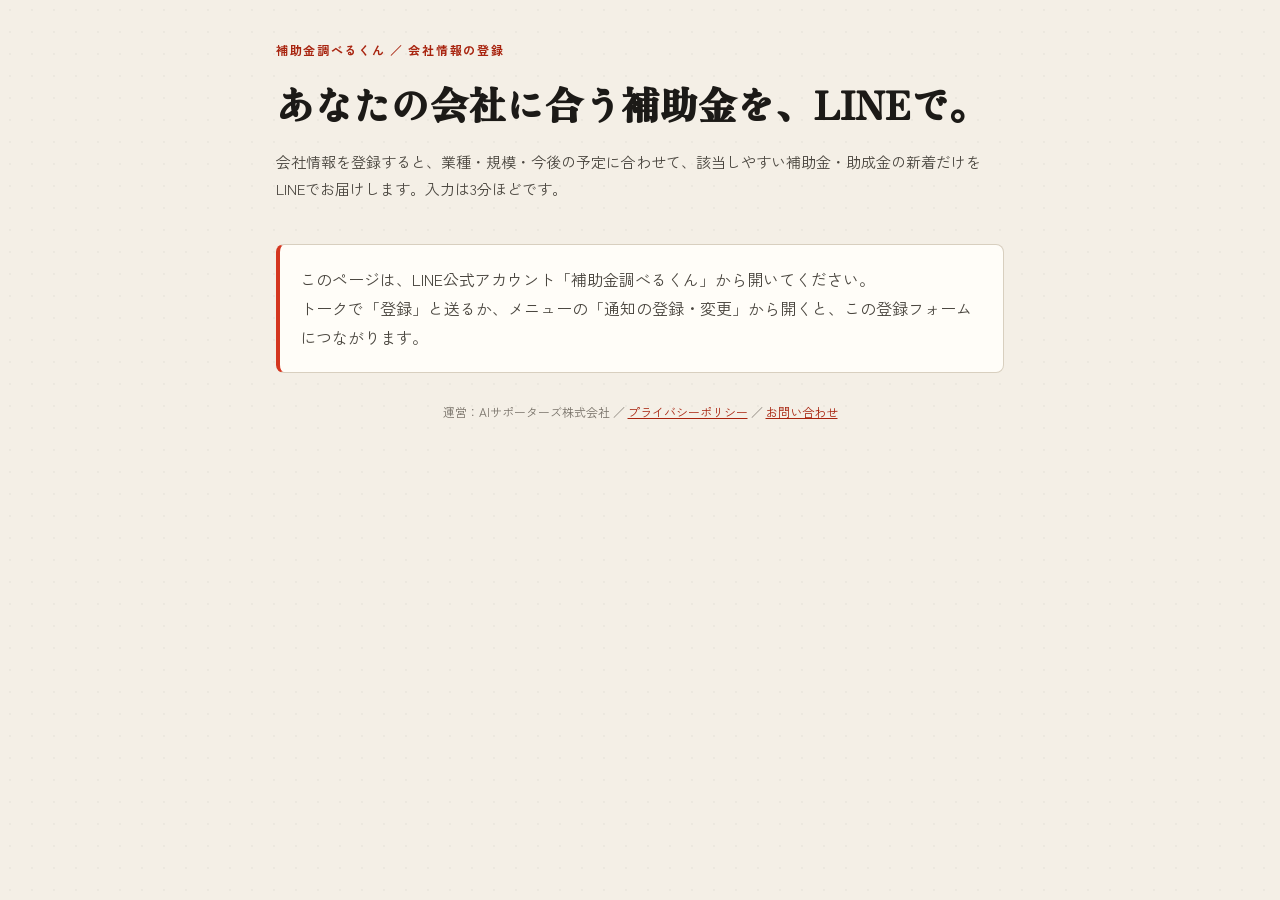
==== register.html @ d1bc0c41 "会社情報登録フォーム(register.html/js)を追加＋補助金データ最新化 - LINE公式アカウントからトークン付きで開く会社情報登録フォームを新設 - docx仕様の7ステップ(会社情報/" ====
<!DOCTYPE html>
<html lang="ja">
<head>
<meta charset="UTF-8">
<meta name="viewport" content="width=device-width, initial-scale=1.0">
<title>会社情報の登録｜補助金調べるくん</title>
<meta name="description" content="会社情報を登録すると、あなたの会社に合う補助金・助成金の新着をLINEでお届けします（運営：AIサポーターズ株式会社）。">
<meta name="robots" content="noindex">
<link rel="preconnect" href="https://fonts.googleapis.com">
<link rel="preconnect" href="https://fonts.gstatic.com" crossorigin>
<link href="https://fonts.googleapis.com/css2?family=Zen+Antique&family=Zen+Kaku+Gothic+New:wght@400;500;700&family=Roboto+Mono:wght@400;500;700&display=swap" rel="stylesheet">
<link rel="stylesheet" href="styles.css">
<style>
  .rf-wrap{max-width:760px;margin:0 auto;padding:0 16px 64px}
  .rf-hero{padding:28px 0 12px}
  .rf-hero h1{font-family:var(--display);font-size:clamp(26px,5vw,38px);color:var(--ink);margin:.2em 0 .3em;letter-spacing:.01em}
  .rf-hero .rf-eyebrow{font-size:12px;letter-spacing:.14em;color:var(--accent-deep);font-weight:700}
  .rf-hero .rf-lede{color:var(--ink-soft);font-size:15px;line-height:1.8;margin:.4em 0}
  .rf-note-top{background:var(--card);border:1px solid var(--hair);border-left:4px solid var(--accent);border-radius:0;padding:12px 14px;color:var(--ink-soft);font-size:13.5px;line-height:1.7;margin:10px 0}
  .rf-step{background:var(--card);border:1px solid var(--hair);border-radius:10px;padding:18px 18px 20px;margin:16px 0;box-shadow:var(--shadow)}
  .rf-step > h2{font-family:var(--display);font-size:19px;color:var(--ink);margin:0 0 4px;display:flex;align-items:baseline;gap:10px}
  .rf-step > h2 .rf-num{font-family:var(--mono);font-size:13px;color:#fffdf8;background:var(--ink);border-radius:4px;padding:2px 8px;letter-spacing:.05em}
  .rf-step > .rf-desc{color:var(--muted);font-size:13px;margin:0 0 14px;line-height:1.6}
  .rf-field{margin:0 0 14px}
  .rf-field > label{display:block;font-weight:700;color:var(--ink);font-size:14px;margin:0 0 5px}
  .rf-field .req{color:var(--accent-deep);font-size:11px;font-weight:700;border:1px solid var(--accent);border-radius:3px;padding:0 5px;margin-left:6px;vertical-align:1px}
  .rf-field .opt{color:var(--muted);font-size:11px;font-weight:400;margin-left:6px}
  .rf-field input[type=text],.rf-field input[type=email],.rf-field input[type=tel],.rf-field input[type=url],.rf-field input[type=number],.rf-field select{
    width:100%;box-sizing:border-box;font:inherit;font-size:15px;color:var(--ink);background:#fff;border:1px solid var(--hair);border-radius:8px;padding:11px 12px;transition:border-color .15s}
  .rf-field input:focus,.rf-field select:focus{outline:none;border-color:var(--accent)}
  .rf-field .rf-hint{color:var(--muted);font-size:12px;margin:5px 0 0;line-height:1.6}
  .rf-two{display:grid;grid-template-columns:1fr 1fr;gap:12px}
  .rf-inline{display:grid;grid-template-columns:1fr auto 1fr;gap:8px;align-items:center}
  .rf-inline .rf-sep{color:var(--muted);font-size:13px}
  @media(max-width:560px){.rf-two{grid-template-columns:1fr}}
  .rf-checks{display:grid;grid-template-columns:1fr 1fr;gap:8px}
  @media(max-width:560px){.rf-checks{grid-template-columns:1fr}}
  .rf-chk{display:flex;align-items:flex-start;gap:9px;background:#fff;border:1px solid var(--hair);border-radius:8px;padding:10px 12px;font-size:14px;color:var(--ink-soft);cursor:pointer;line-height:1.4}
  .rf-chk:hover{border-color:var(--accent)}
  .rf-chk input{margin:2px 0 0;width:17px;height:17px;accent-color:var(--accent);flex:0 0 auto}
  .rf-chk.on{border-color:var(--accent);background:var(--accent-soft)}
  .rf-suffix{display:flex;align-items:center;gap:8px}
  .rf-suffix input{flex:1}
  .rf-suffix .rf-unit{color:var(--muted);font-size:14px;white-space:nowrap}
  .rf-consent{background:var(--paper-deep);border:1px solid var(--hair);border-radius:8px;padding:14px}
  .rf-consent .rf-chk{background:#fff}
  .rf-priv{color:var(--ink-soft);font-size:13px;line-height:1.7;margin:10px 0 0}
  .rf-submit{width:100%;font:inherit;font-size:16px;font-weight:700;color:#fffaf6;background:var(--accent);border:none;border-radius:10px;padding:15px;margin:20px 0 0;cursor:pointer;letter-spacing:.03em;transition:background .15s}
  .rf-submit:hover{background:var(--accent-deep)}
  .rf-submit:disabled{opacity:.55;cursor:default}
  .rf-status{text-align:center;font-size:14px;margin:12px 0 0;line-height:1.7;min-height:1.2em}
  .rf-status.err{color:var(--accent-deep)}
  .rf-status.ok{color:var(--new)}
  .rf-gate{background:var(--card);border:1px solid var(--hair);border-left:4px solid var(--accent);border-radius:8px;padding:20px;margin:24px 0;color:var(--ink-soft);line-height:1.8}
  .rf-done{text-align:center;padding:40px 20px}
  .rf-done h2{font-family:var(--display);font-size:26px;color:var(--ink);margin:0 0 10px}
  .rf-done p{color:var(--ink-soft);font-size:15px;line-height:1.8}
  .rf-foot{text-align:center;color:var(--muted);font-size:12px;margin:28px 0 0;line-height:1.8}
  .rf-foot a{color:var(--accent-deep)}
</style>
</head>
<body class="register-page">
<div class="rf-wrap">
  <div class="rf-hero">
    <p class="rf-eyebrow">補助金調べるくん ／ 会社情報の登録</p>
    <h1>あなたの会社に合う補助金を、LINEで。</h1>
    <p class="rf-lede">会社情報を登録すると、業種・規模・今後の予定に合わせて、該当しやすい補助金・助成金の新着だけをLINEでお届けします。入力は3分ほどです。</p>
  </div>

  <div id="rf-gate" class="rf-gate" hidden>
    このページは、LINE公式アカウント「補助金調べるくん」から開いてください。<br>
    トークで「登録」と送るか、メニューの「通知の登録・変更」から開くと、この登録フォームにつながります。
  </div>

  <form id="rf-form" hidden novalidate>
    <div class="rf-note-top">入力いただいた会社情報は、あなたに合う補助金の判定・LINE通知のために利用します。取り扱いは<a href="https://ai-supporters.com/privacypolicy/" target="_blank" rel="noopener noreferrer">プライバシーポリシー</a>をご確認ください。</div>

    <section class="rf-step">
      <h2><span class="rf-num">STEP 1</span>会社情報</h2>
      <p class="rf-desc">まずは基本情報から。</p>
      <div class="rf-field">
        <label for="f-company">会社名（法人名・屋号）<span class="req">必須</span></label>
        <input type="text" id="f-company" autocomplete="organization" placeholder="例）AIサポーターズ株式会社">
      </div>
      <div class="rf-field">
        <label for="f-rep">代表者名<span class="req">必須</span></label>
        <input type="text" id="f-rep" placeholder="例）山田 太郎">
      </div>
      <div class="rf-two">
        <div class="rf-field">
          <label for="f-email">メールアドレス<span class="req">必須</span></label>
          <input type="email" id="f-email" autocomplete="email" placeholder="you@example.com">
        </div>
        <div class="rf-field">
          <label for="f-tel">電話番号<span class="req">必須</span></label>
          <input type="tel" id="f-tel" autocomplete="tel" placeholder="06-1234-5678">
        </div>
      </div>
      <div class="rf-two">
        <div class="rf-field">
          <label for="f-zip">郵便番号<span class="req">必須</span></label>
          <input type="text" id="f-zip" inputmode="numeric" autocomplete="postal-code" placeholder="530-0001">
        </div>
        <div class="rf-field">
          <label for="f-addr">住所<span class="req">必須</span></label>
          <input type="text" id="f-addr" autocomplete="street-address" placeholder="大阪府大阪市…">
        </div>
      </div>
      <div class="rf-field">
        <label for="f-industry">業種<span class="req">必須</span></label>
        <select id="f-industry"><option value="">業種を選択してください</option></select>
      </div>
    </section>

    <section class="rf-step">
      <h2><span class="rf-num">STEP 2</span>会社の規模</h2>
      <p class="rf-desc">補助金の対象になるかの判定に使います。</p>
      <div class="rf-two">
        <div class="rf-field">
          <label for="f-emp">従業員数<span class="req">必須</span></label>
          <div class="rf-suffix"><input type="number" id="f-emp" min="0" inputmode="numeric" placeholder="10"><span class="rf-unit">人</span></div>
        </div>
        <div class="rf-field">
          <label for="f-emp-ins">うち雇用保険加入者</label>
          <div class="rf-suffix"><input type="number" id="f-emp-ins" min="0" inputmode="numeric" placeholder="8"><span class="rf-unit">人</span></div>
        </div>
      </div>
      <div class="rf-two">
        <div class="rf-field">
          <label for="f-capital">資本金<span class="req">必須</span></label>
          <div class="rf-suffix"><input type="number" id="f-capital" min="0" inputmode="numeric" placeholder="500"><span class="rf-unit">万円</span></div>
        </div>
        <div class="rf-field">
          <label for="f-sales">年商<span class="req">必須</span></label>
          <select id="f-sales"><option value="">選択してください</option></select>
        </div>
      </div>
      <div class="rf-field">
        <label for="f-profit">前期経常利益</label>
        <div class="rf-suffix"><input type="number" id="f-profit" inputmode="numeric" placeholder="（1期目は0）"><span class="rf-unit">万円</span></div>
      </div>
      <div class="rf-two">
        <div class="rf-field">
          <label for="f-founded">創業年月</label>
          <input type="month" id="f-founded">
        </div>
        <div class="rf-field">
          <label for="f-fiscal">決算月</label>
          <select id="f-fiscal"><option value="">選択してください</option></select>
        </div>
      </div>
    </section>

    <section class="rf-step">
      <h2><span class="rf-num">STEP 3</span>今後の予定</h2>
      <p class="rf-desc">補助金判定でいちばん重要な項目です。あてはまるものをすべて選んでください（複数可）。</p>
      <div class="rf-checks" id="f-plans"></div>
    </section>

    <section class="rf-step">
      <h2><span class="rf-num">STEP 4</span>補助金で改善したいこと</h2>
      <p class="rf-desc">あてはまるものをすべて選んでください（複数可）。</p>
      <div class="rf-checks" id="f-improve"></div>
    </section>

    <section class="rf-step">
      <h2><span class="rf-num">STEP 5</span>希望する支援</h2>
      <p class="rf-desc">補助金以外にも気になる支援があれば選んでください（複数可）。</p>
      <div class="rf-checks" id="f-support"></div>
    </section>

    <section class="rf-step">
      <h2><span class="rf-num">STEP 6</span>会社案内・その他</h2>
      <div class="rf-field">
        <label for="f-hp">ホームページ</label>
        <input type="url" id="f-hp" placeholder="https://…">
      </div>
      <div class="rf-field">
        <label for="f-invest">今後1年以内の投資予定額</label>
        <select id="f-invest"><option value="">選択してください</option></select>
      </div>
    </section>

    <section class="rf-step">
      <h2><span class="rf-num">STEP 7</span>同意</h2>
      <div class="rf-consent">
        <label class="rf-chk"><input type="checkbox" id="f-consent"> <span>新着補助金の通知を受け取ること、および入力情報を<a href="https://ai-supporters.com/privacypolicy/" target="_blank" rel="noopener noreferrer">プライバシーポリシー</a>に沿って取り扱うことに同意します。<span class="req">必須</span></span></label>
        <p class="rf-priv">※ 該当度・重要度はAIによる参考情報です。補助額・補助率・締切・対象要件は各制度の公式情報でご確認ください。配信停止は、いつでもLINEアカウントのブロックで可能です。</p>
      </div>
      <button type="submit" class="rf-submit" id="rf-submit">この内容で登録する</button>
      <p class="rf-status" id="rf-status" role="status" aria-live="polite"></p>
    </section>
  </form>

  <div id="rf-done" class="rf-done" hidden>
    <h2>登録ありがとうございました</h2>
    <p>あなたの会社に合う新着補助金が出たら、LINEにお届けします。<br>このページを閉じてLINEにお戻りください。</p>
  </div>

  <p class="rf-foot">運営：AIサポーターズ株式会社 ／ <a href="https://ai-supporters.com/privacypolicy/" target="_blank" rel="noopener noreferrer">プライバシーポリシー</a> ／ <a href="https://ai-supporters.com/contact/" target="_blank" rel="noopener noreferrer">お問い合わせ</a></p>
</div>
<script src="register.js?v=1"></script>
</body>
</html>
---- styles.css ----
/* ===========================================================
   補助金レーダー — 「特集スプレッド」テーマ（大胆エディトリアル）
   雑誌の特集ページのような強いタイポ階層・大きなタブラー数字・
   はっきりしたカラーブロッキング・新聞紙のような暖色ニュートラル＋一点の朱。
   display: Zen Antique（高コントラストな和文ディスプレイ）
   ui/body: Zen Kaku Gothic New ／ figures: Roboto Mono（タブラー）
   士業向けの信頼感・可読性を保ちつつ退屈の対極を狙う。
   =========================================================== */
:root{
  --display:"Zen Antique","Shippori Mincho B1","Hiragino Mincho ProN","Yu Mincho",serif;
  --sans:"Zen Kaku Gothic New","Hiragino Kaku Gothic ProN","Yu Gothic",Meiryo,system-ui,sans-serif;
  --mono:"Roboto Mono","Zen Kaku Gothic New",ui-monospace,SFMono-Regular,Menlo,monospace;

  /* newsprint canvas + ink */
  --paper:#f4efe6;        /* 新聞紙のような暖色クリーム */
  --paper-deep:#ece5d7;   /* セクション帯・沈み色 */
  --card:#fffdf8;         /* 紙白カード */
  --ink:#1c1a17;          /* 主役の濃インク（黒に寄せない） */
  --ink-soft:#4a463f;     /* 本文 */
  --muted:#79736a;        /* 補助テキスト */
  --faint:#a39c90;        /* ラベル */
  --rule:#1c1a17;         /* 罫線（特集の構造線） */
  --hair:#d8cfbf;         /* ヘアライン */

  /* 一点の自信あるアクセント＝朱 */
  --accent:#d4361f;       /* vermilion */
  --accent-deep:#a8240f;
  --accent-soft:#f6e0d8;

  /* 重要度の視覚序列 S>A>B>C（カラーブロッキング用の不透明ブロック色） */
  --rank-s:#c62a14;       /* 朱＝最重要 */
  --rank-s-ink:#fffaf6;
  --rank-a:#1f4e79;       /* 濃紺＝高 */
  --rank-a-ink:#fffdf8;
  --rank-b:#2f6b4a;       /* 深緑＝中 */
  --rank-b-ink:#fffdf8;
  --rank-c:#6c6358;       /* セピアグレー＝低 */
  --rank-c-ink:#fffdf8;

  --osaka:#9a5b00;        /* 大阪＝琥珀インク */
  --osaka-bg:#f6e6c7;
  --kuni:#1f4e79;         /* 国＝濃紺インク */
  --kuni-bg:#dde7f1;

  --urgent:#c62a14;
  --urgent-bg:#f6ddd6;
  --soon:#9a5b00;
  --soon-bg:#f6e6c7;
  --new:#1d6b3d;
  --new-bg:#dcecdd;

  --maxw:1080px;
  --shadow:0 1px 0 rgba(28,26,23,.04),0 14px 30px -22px rgba(28,26,23,.45);
}

*{box-sizing:border-box}
html{scroll-behavior:smooth}
body{
  margin:0;font-family:var(--sans);color:var(--ink-soft);background:var(--paper);
  line-height:1.7;-webkit-font-smoothing:antialiased;text-rendering:optimizeLegibility;
  font-feature-settings:"palt" 1;overflow-x:clip;
  /* 紙の質感：極薄のグリッド点を敷いて“設計された地”を作る（単色べた塗り回避） */
  background-image:
    radial-gradient(rgba(28,26,23,.035) 1px,transparent 1.4px);
  background-size:22px 22px;background-position:-1px -1px;
}
.wrap{max-width:var(--maxw);margin:0 auto;padding:0 28px}
.visually-hidden{position:absolute;width:1px;height:1px;overflow:hidden;clip:rect(0 0 0 0);white-space:nowrap}
:focus-visible{outline:3px solid var(--accent);outline-offset:2px;border-radius:2px}
a{color:inherit}
img{max-width:100%}

/* ===========================================================
   HERO ＝ 特集マストヘッド（ink帯×朱の構造）
   寒色グラデを廃し、ページ全体を暖色ニュートラルで統一して温度差を解消。
   =========================================================== */
.hero{
  position:relative;overflow:hidden;color:var(--paper);
  background:var(--ink);
  border-bottom:6px solid var(--accent);
  padding:0;
}
/* hero-grid ＝ 紙面の段組ルールを思わせる縦罫（ギミックでなく“構造”として） */
.hero-grid{
  position:absolute;inset:0;pointer-events:none;opacity:.5;
  background-image:linear-gradient(90deg,rgba(244,239,230,.06) 1px,transparent 1px);
  background-size:calc(100% / 12) 100%;
  mask-image:linear-gradient(180deg,transparent,#000 22%);
}
/* hero-sweep ＝ 右肩の大きな朱ブロック（ポスター的な掴むカラーブロッキング） */
.hero-sweep{
  position:absolute;top:-30%;right:-6%;width:46%;height:170%;pointer-events:none;
  background:var(--accent);opacity:.92;
  transform:skewX(-9deg);
  mix-blend-mode:normal;
}
.hero-sweep::after{
  content:"";position:absolute;inset:0;
  background:repeating-linear-gradient(180deg,rgba(28,26,23,.10) 0 2px,transparent 2px 9px);
}
.hero-inner{position:relative;padding:62px 0 40px;max-width:var(--maxw)}

/* signature: ロード時のスタッガー */
.hero-inner>*{opacity:0;animation:rise .6s cubic-bezier(.2,.7,.2,1) both}
.hero-inner>.eyebrow{animation-delay:.02s}
.hero-inner>h1{animation-delay:.09s}
.hero-inner>.lede{animation-delay:.17s}
.hero-inner>.scoreboard{animation-delay:.25s}
.hero-inner>.meta{animation-delay:.34s}
.hero-inner>.scope{animation-delay:.40s}
@keyframes rise{from{opacity:0;transform:translateY(14px)}to{opacity:1;transform:none}}

.eyebrow{
  margin:0 0 16px;font-family:var(--mono);font-size:12px;font-weight:500;
  letter-spacing:.34em;text-transform:uppercase;color:var(--paper);
  display:inline-flex;align-items:center;gap:12px;
}
.eyebrow::before{
  content:"";width:30px;height:8px;background:var(--accent);display:inline-block;
}
.hero h1{
  font-family:var(--display);font-weight:400;color:#fff;
  font-size:clamp(33px,5vw,58px);line-height:1.08;letter-spacing:.005em;
  margin:0 0 18px;max-width:13em;text-wrap:balance;
}
.hero .lede{
  margin:0 0 30px;color:#e6ddcf;font-size:clamp(15px,1.7vw,18px);
  line-height:1.75;max-width:42em;font-weight:400;
  padding-left:18px;border-left:2px solid rgba(244,239,230,.3);
}

/* ----- SCOREBOARD ＝ 大きなタブラー数字の見出しユニット ----- */
.scoreboard{
  display:grid;grid-template-columns:repeat(4,1fr);gap:0;margin:0 0 26px;
  border-top:1px solid rgba(244,239,230,.22);
  border-left:1px solid rgba(244,239,230,.22);
}
.score{
  appearance:none;cursor:pointer;font-family:var(--sans);text-align:left;
  background:rgba(244,239,230,.03);color:var(--paper);
  border:0;border-right:1px solid rgba(244,239,230,.22);
  border-bottom:1px solid rgba(244,239,230,.22);
  padding:16px 16px 14px;position:relative;transition:background .18s ease;
  display:flex;flex-direction:column;gap:8px;min-height:104px;justify-content:space-between;
}
.score:hover{background:rgba(244,239,230,.10)}
.score::before{
  content:"";position:absolute;left:0;top:0;width:100%;height:4px;background:var(--rank-c);
}
.score.s::before{background:var(--rank-s)}
.score.a::before{background:var(--rank-a)}
.score.b::before{background:var(--rank-b)}
.score.c::before{background:var(--rank-c)}
.score .dot{
  width:10px;height:10px;border-radius:0;display:inline-block;flex:0 0 auto;
  background:var(--rank-c);
}
.score.s .dot{background:var(--rank-s)}
.score.a .dot{background:var(--rank-a)}
.score.b .dot{background:var(--rank-b)}
.score.c .dot{background:var(--rank-c)}
/* レター（S/A/B/C テキストノード）の見せ方：ラベル行 */
.score{font-size:12px;letter-spacing:.18em;font-weight:700;color:#cfc6b6}
.score b{
  font-family:var(--mono);font-size:40px;font-weight:500;line-height:.9;
  color:#fff;font-variant-numeric:tabular-nums;letter-spacing:-.02em;
}

.meta{
  margin:0;display:flex;gap:0;flex-wrap:wrap;font-family:var(--mono);font-size:12.5px;
  color:#cfc6b6;letter-spacing:.04em;
}
.meta span{padding:4px 16px 4px 0}
.meta span+span{padding-left:16px;border-left:1px solid rgba(244,239,230,.22)}
#new-summary{color:#fff;font-weight:500}

.scope{margin-top:20px;font-size:13px;max-width:62em}
.scope summary{
  cursor:pointer;color:var(--paper);font-family:var(--mono);font-size:12px;
  letter-spacing:.12em;text-transform:uppercase;display:inline-flex;align-items:center;gap:8px;
  padding:6px 0;list-style:none;
}
.scope summary::-webkit-details-marker{display:none}
.scope summary::before{content:"＋";color:var(--accent);font-weight:700}
.scope[open] summary::before{content:"－"}
.scope-body{
  margin-top:12px;padding:16px 18px;background:rgba(244,239,230,.05);
  border-left:3px solid var(--accent);
}
.scope-body p{margin:7px 0;color:#ddd3c4;font-size:12.5px;line-height:1.7}
.uncovered{color:#f0c9a8}
.disclaimer{padding-top:10px;margin-top:10px!important;border-top:1px solid rgba(244,239,230,.18);
  font-size:11.5px;color:#bdb4a6}

/* ===========================================================
   TOOLBAR ＝ 紙面の機能バー（sticky・ink罫で締める）
   =========================================================== */
.toolbar{
  position:sticky;top:0;z-index:30;
  background:rgba(244,239,230,.93);
  backdrop-filter:blur(10px);-webkit-backdrop-filter:blur(10px);
  border-bottom:2px solid var(--rule);
  padding:14px 0;
}
.controls{display:flex;justify-content:space-between;gap:14px;flex-wrap:wrap;align-items:center}
.controls-filter{display:flex;gap:9px;flex-wrap:wrap;align-items:center;flex:1 1 auto}
.controls-action{display:flex;gap:8px;flex-wrap:wrap;align-items:center}

.search{position:relative;flex:1 1 260px;min-width:200px;display:flex}
.search::before{
  content:"";position:absolute;left:13px;top:50%;width:16px;height:16px;transform:translateY(-50%);
  background:var(--muted);pointer-events:none;
  -webkit-mask:url("data:image/svg+xml;utf8,<svg xmlns='http://www.w3.org/2000/svg' viewBox='0 0 24 24' fill='none' stroke='black' stroke-width='2.2' stroke-linecap='round'><circle cx='11' cy='11' r='7'/><path d='M21 21l-4-4'/></svg>") center/contain no-repeat;
  mask:url("data:image/svg+xml;utf8,<svg xmlns='http://www.w3.org/2000/svg' viewBox='0 0 24 24' fill='none' stroke='black' stroke-width='2.2' stroke-linecap='round'><circle cx='11' cy='11' r='7'/><path d='M21 21l-4-4'/></svg>") center/contain no-repeat;
}
.search input{width:100%;padding-left:38px!important}

.controls input,.controls select{
  padding:10px 12px;border:1.5px solid var(--ink);border-radius:0;
  background:var(--card);font-size:15px;color:var(--ink);min-height:44px;
  font-family:var(--sans);transition:box-shadow .14s ease,border-color .14s ease;
}
.controls input::placeholder{color:var(--faint)}
.controls input:hover,.controls select:hover{border-color:var(--accent)}
.controls input:focus,.controls select:focus{
  outline:none;border-color:var(--accent);box-shadow:3px 3px 0 0 var(--accent);
}
.controls select{
  cursor:pointer;-webkit-appearance:none;appearance:none;padding-right:34px;
  background-image:url("data:image/svg+xml;utf8,<svg xmlns='http://www.w3.org/2000/svg' viewBox='0 0 24 24' fill='none' stroke='%231c1a17' stroke-width='2.4' stroke-linecap='round'><path d='M6 9l6 6 6-6'/></svg>");
  background-repeat:no-repeat;background-position:right 11px center;background-size:15px;
}
.chk{
  font-size:13px;color:var(--ink);display:flex;align-items:center;gap:7px;white-space:nowrap;
  font-weight:500;cursor:pointer;padding:0 4px;
}
.chk input{width:16px;height:16px;accent-color:var(--accent);cursor:pointer}

.btn{
  padding:10px 14px;border:1.5px solid var(--ink);background:var(--card);color:var(--ink);
  border-radius:0;font-size:13px;font-weight:700;cursor:pointer;min-height:44px;
  font-family:var(--sans);letter-spacing:.02em;
  transition:transform .12s ease,box-shadow .12s ease,background .12s ease,color .12s ease;
}
.btn:hover{background:var(--ink);color:var(--paper)}
.btn:active{transform:translate(2px,2px)}
#save{border-color:var(--accent);color:var(--accent-deep);background:var(--accent-soft)}
#save:hover{background:var(--accent);color:#fff;box-shadow:3px 3px 0 0 var(--ink)}

.status-bar{
  display:flex;gap:16px;align-items:center;flex-wrap:wrap;margin-top:12px;
  padding-top:11px;border-top:1px dashed var(--hair);
}
.result-count{
  font-family:var(--mono);font-size:13px;color:var(--ink);margin:0;font-weight:500;
  letter-spacing:.02em;flex:0 0 auto;
}
.result-count strong{color:var(--accent-deep);font-variant-numeric:tabular-nums;font-weight:500}
.chips{display:flex;gap:7px;flex-wrap:wrap}
.chip{
  font-family:var(--sans);font-size:12px;font-weight:500;background:var(--card);color:var(--ink);
  border:1.5px solid var(--ink);border-radius:0;padding:4px 9px 4px 12px;cursor:pointer;
  transition:background .14s ease,color .14s ease;display:inline-flex;align-items:center;gap:6px;
}
.chip:hover{background:var(--ink);color:var(--paper)}
.chip::after{content:"✕";font-size:10px;opacity:.7}
.chip.clear{
  background:none;border:0;color:var(--accent-deep);text-decoration:underline;
  text-underline-offset:3px;padding:4px 4px;font-weight:700;
}
.chip.clear::after{content:""}
.chip.clear:hover{background:none;color:var(--accent)}

/* ===========================================================
   GROUPS ＝ 特集の章見出し（大きなブロック番付）
   =========================================================== */
main.wrap{padding-top:38px;padding-bottom:20px}
.list{display:flex;flex-direction:column;gap:46px}

.group-head{
  margin:0 0 18px;display:flex;align-items:stretch;gap:0;
  position:relative;
}
/* gdot ＝ 章を仕切る大きなランクブロック（雑誌の章番号タイル） */
.group-head .gdot{
  flex:0 0 auto;width:54px;align-self:stretch;background:var(--rank-c);
  display:block;position:relative;
}
.group-head .gdot::after{
  content:"C";position:absolute;inset:0;display:flex;align-items:center;justify-content:center;
  font-family:var(--display);font-size:30px;color:var(--rank-c-ink);line-height:1;
}
.group-s .group-head .gdot{background:var(--rank-s)}
.group-s .group-head .gdot::after{content:"S";color:var(--rank-s-ink)}
.group-a .group-head .gdot{background:var(--rank-a)}
.group-a .group-head .gdot::after{content:"A";color:var(--rank-a-ink)}
.group-b .group-head .gdot{background:var(--rank-b)}
.group-b .group-head .gdot::after{content:"B";color:var(--rank-b-ink)}

/* 見出しテキスト本体（"重要度 X" テキストノード） */
.group-head{
  font-family:var(--display);font-size:clamp(20px,2.6vw,28px);color:var(--ink);
  font-weight:400;line-height:1;letter-spacing:.02em;
}
.group-head{padding-left:0}
/* テキスト＋カウントを縦中央に置くため、gdot以外をまとめて整列 */
.group-head{align-items:center}
.group-head .gdot{margin-right:18px}
.group-head .gcount{
  font-family:var(--mono);font-size:13px;color:var(--muted);font-weight:500;
  font-variant-numeric:tabular-nums;letter-spacing:.04em;margin-left:14px;
  padding:4px 10px;background:var(--paper-deep);align-self:center;
}
/* 見出し下の太い章罫 */
.group-head::after{
  content:"";flex:1;height:0;align-self:center;margin-left:18px;
  border-top:2px solid var(--rule);
}

.cards{list-style:none;margin:0;padding:0;display:flex;flex-direction:column;gap:14px}

.more{
  margin:18px 0 0;display:inline-flex;align-items:center;gap:8px;
  padding:11px 22px;border:1.5px solid var(--ink);background:var(--card);color:var(--ink);
  border-radius:0;cursor:pointer;font-size:13px;font-weight:700;font-family:var(--sans);
  letter-spacing:.02em;transition:background .14s ease,color .14s ease,transform .12s ease;
}
.more::after{content:"↓"}
.more:hover{background:var(--ink);color:var(--paper)}
.more:active{transform:translate(2px,2px)}

/* ===========================================================
   CARDS ＝ 記事カード（左にランクの色ブロック、上に大きなレターバッジ）
   =========================================================== */
.card{
  background:var(--card);border:1.5px solid var(--ink);border-radius:0;
  padding:18px 22px 18px 22px;box-shadow:var(--shadow);position:relative;overflow:hidden;
  transition:transform .16s cubic-bezier(.2,.7,.2,1),box-shadow .16s ease;
}
/* 左端のランク色帯（カラーブロッキングで序列が一目で効く） */
.card::before{
  content:"";position:absolute;left:0;top:0;bottom:0;width:6px;background:var(--rank-c);
}
.card.rank-S::before{background:var(--rank-s)}
.card.rank-A::before{background:var(--rank-a)}
.card.rank-B::before{background:var(--rank-b)}
.card.rank-C::before{background:var(--rank-c)}
.card:hover{transform:translateY(-3px);box-shadow:0 2px 0 rgba(28,26,23,.06),0 26px 44px -26px rgba(28,26,23,.55)}
.card:focus-within{box-shadow:0 0 0 3px var(--accent)}

.card-top{display:flex;align-items:flex-start;gap:14px}
/* 大きなレターバッジ（番付の主役） */
.badge{
  flex:0 0 auto;width:42px;height:42px;border-radius:0;font-weight:400;
  display:flex;align-items:center;justify-content:center;font-size:24px;line-height:1;
  font-family:var(--display);
}
.badge.S{background:var(--rank-s);color:var(--rank-s-ink)}
.badge.A{background:var(--rank-a);color:var(--rank-a-ink)}
.badge.B{background:var(--rank-b);color:var(--rank-b-ink)}
.badge.C{background:var(--rank-c);color:var(--rank-c-ink);width:34px;height:34px;font-size:18px}
.card-top h3{
  font-family:var(--sans);font-size:17px;margin:0;line-height:1.5;color:var(--ink);
  font-weight:700;letter-spacing:.005em;align-self:center;
  word-break:auto-phrase;overflow-wrap:anywhere;
}

.card-sub{display:flex;gap:8px;flex-wrap:wrap;align-items:center;margin:13px 0 0;padding-left:56px}
.deadline{
  display:inline-flex;align-items:center;gap:7px;font-family:var(--mono);font-size:12.5px;
  font-weight:500;padding:4px 11px;border-radius:0;background:var(--paper-deep);color:var(--ink);
  letter-spacing:.01em;border:1px solid var(--hair);
}
.deadline::before{
  content:"";width:13px;height:13px;background:currentColor;flex:0 0 auto;
  -webkit-mask:url("data:image/svg+xml;utf8,<svg xmlns='http://www.w3.org/2000/svg' viewBox='0 0 24 24' fill='none' stroke='black' stroke-width='2'><rect x='3' y='5' width='18' height='16' rx='2'/><path d='M3 9h18M8 3v4M16 3v4'/></svg>") center/contain no-repeat;
  mask:url("data:image/svg+xml;utf8,<svg xmlns='http://www.w3.org/2000/svg' viewBox='0 0 24 24' fill='none' stroke='black' stroke-width='2'><rect x='3' y='5' width='18' height='16' rx='2'/><path d='M3 9h18M8 3v4M16 3v4'/></svg>") center/contain no-repeat;
}
.deadline.urgent{background:var(--urgent-bg);color:var(--urgent);border-color:var(--urgent);font-weight:700}
.deadline.soon{background:var(--soon-bg);color:var(--soon);border-color:#e0c08a}
.deadline.none{color:var(--muted);background:var(--paper-deep);border-color:var(--hair);font-weight:500}

.tag{
  font-family:var(--sans);font-size:11.5px;font-weight:500;padding:4px 11px;border-radius:0;
  background:var(--paper-deep);color:var(--muted);letter-spacing:.02em;
}
.tag.kuni{background:var(--kuni-bg);color:var(--kuni);font-weight:700}
.tag.osaka{background:var(--osaka-bg);color:var(--osaka);font-weight:700}
.tag.kyoto{background:#efe2f1;color:#7a3f86;font-weight:700}
.tag.hyogo{background:#dbeceb;color:#1f6f6b;font-weight:700}
.tag.new{
  background:var(--new-bg);color:var(--new);font-weight:700;display:inline-flex;align-items:center;gap:6px;
}
.tag.new::before{
  content:"";width:7px;height:7px;border-radius:50%;background:var(--new);flex:0 0 auto;
  box-shadow:0 0 0 0 rgba(29,107,61,.5);animation:pulse 2.2s infinite;
}
@keyframes pulse{70%{box-shadow:0 0 0 6px rgba(29,107,61,0)}100%{box-shadow:0 0 0 0 rgba(29,107,61,0)}}

.reason{
  font-size:13.5px;color:var(--ink-soft);margin:13px 0 0;padding-left:56px;line-height:1.7;
}
.facts{
  display:flex;flex-wrap:wrap;gap:7px 0;font-size:12.5px;margin:14px 0 0;padding-left:56px;
  color:var(--muted);border-top:1px solid var(--hair);padding-top:13px;
}
.facts>div{
  padding-right:18px;margin-right:18px;border-right:1px solid var(--hair);
  display:flex;align-items:baseline;gap:8px;
}
.facts>div:last-child{border-right:0;margin-right:0;padding-right:0}
.facts .k{
  color:var(--faint);font-family:var(--mono);font-size:10.5px;font-weight:500;
  letter-spacing:.1em;text-transform:uppercase;flex:0 0 auto;
}
.facts .v{color:var(--ink);font-weight:500}
.facts .clamp{
  display:inline-block;max-width:420px;white-space:nowrap;overflow:hidden;
  text-overflow:ellipsis;vertical-align:bottom;
}

.src{
  display:inline-flex;align-items:center;gap:7px;margin-top:15px;margin-left:56px;
  font-family:var(--mono);font-size:12.5px;color:var(--ink);text-decoration:none;font-weight:500;
  letter-spacing:.02em;padding:7px 14px;border:1.5px solid var(--ink);
  transition:background .14s ease,color .14s ease;
}
.src::after{content:"↗"}
.src:hover{background:var(--accent);color:#fff;border-color:var(--accent)}

/* C ＝ 高密度（量が多いので圧縮、左帯と地味なバッジで序列維持） */
.group-c .card{padding:14px 18px}
.group-c .card-top h3{font-size:15px;font-weight:500}
.group-c .reason{display:none}
.group-c .card-sub{margin-top:11px}
.group-c .facts{margin-top:11px;padding-top:11px}
.group-c .card-sub,.group-c .reason,.group-c .facts,.group-c .src{padding-left:48px}
.group-c .src{margin-left:48px}

/* ----- empty ----- */
.empty{
  text-align:center;color:var(--muted);padding:56px 24px;background:var(--card);
  border:1.5px dashed var(--ink);border-radius:0;font-size:14px;
}

/* ----- footer ----- */
.site-footer{
  margin-top:56px;background:var(--ink);color:#cfc6b6;padding:30px 0;font-size:13px;
  border-top:6px solid var(--accent);
}
.site-footer p{margin:5px 0;line-height:1.7}
.site-footer a{color:#e7c873;text-decoration:underline;text-underline-offset:2px}
.site-footer a:hover{color:#fff}
.footer-links{font-size:12.5px}
.tiny{font-size:12px;color:#9b9385;font-family:var(--mono);letter-spacing:.02em}

/* ----- card stagger（signature load motion） ----- */
@keyframes cardRise{from{opacity:0;transform:translateY(10px)}to{opacity:1;transform:none}}
.cards .card{animation:cardRise .44s cubic-bezier(.2,.7,.2,1) both}
.cards .card:nth-child(1){animation-delay:.02s}
.cards .card:nth-child(2){animation-delay:.06s}
.cards .card:nth-child(3){animation-delay:.10s}
.cards .card:nth-child(4){animation-delay:.14s}
.cards .card:nth-child(5){animation-delay:.18s}
.cards .card:nth-child(6){animation-delay:.22s}
.cards .card:nth-child(7){animation-delay:.26s}
.cards .card:nth-child(8){animation-delay:.30s}
.cards .card:nth-child(n+9){animation-delay:.34s}

/* ===========================================================
   RESPONSIVE（@media 640px）— controlsとカードのモバイル崩れ防止
   =========================================================== */
@media(max-width:860px){
  .scoreboard{grid-template-columns:repeat(2,1fr)}
  .hero-sweep{width:60%;opacity:.85}
}
@media(max-width:640px){
  .wrap{padding:0 18px}
  .hero-inner{padding:42px 0 30px}
  .hero h1{font-size:clamp(28px,8vw,40px)}
  .hero .lede{padding-left:14px}
  .score{min-height:88px}
  .score b{font-size:32px}

  .toolbar{position:static}
  .controls{flex-direction:column;align-items:stretch}
  .controls-filter{display:grid;grid-template-columns:minmax(0,1fr) minmax(0,1fr);gap:8px}
  .controls-filter>*{min-width:0}
  .controls input,.controls select{width:100%;min-width:0}
  .search{grid-column:1/-1;flex:1 1 auto;min-width:0}
  .chk{grid-column:1/-1;min-height:42px;border:1.5px dashed var(--hair);justify-content:center}
  .controls-action{display:grid;grid-template-columns:minmax(0,1fr) minmax(0,1fr);gap:8px}
  .btn{width:100%;min-width:0;justify-content:center}
  .status-bar{flex-direction:column;align-items:flex-start;gap:10px}

  .group-head{font-size:21px}
  .group-head .gdot{width:46px;margin-right:14px}
  .group-head .gdot::after{font-size:26px}
  .group-head::after{margin-left:14px}

  .card{padding:16px 16px 16px 18px}
  .card-sub,.reason,.facts,.src{padding-left:0}
  .group-c .card-sub,.group-c .reason,.group-c .facts,.group-c .src{padding-left:0}
  .src{margin-left:0}
  .group-c .src{margin-left:0}
  .facts>div{border-right:0;margin-right:0;padding-right:0;flex:1 1 100%}
  .facts .clamp{max-width:76vw}
  .badge{width:38px;height:38px;font-size:21px}
}

/* ===== 相性の視点（perspective）UI ===== */
.persp-banner{margin:0 0 16px;padding:12px 16px;border-radius:10px;font-size:14px;line-height:1.7}
.persp-banner.unset{background:var(--accent-soft);border:1px solid var(--accent);color:var(--ink)}
.persp-banner.set{background:var(--card);border:1px solid var(--hair);color:var(--ink-soft)}
.persp-banner b{color:var(--ink);font-weight:700}
.link-btn{background:none;border:none;color:var(--accent-deep);text-decoration:underline;cursor:pointer;font-size:13px;padding:2px 4px}

/* 相性バッジ（業種視点） */
.badge.rel-high{background:var(--rank-b);color:var(--rank-b-ink)}
.badge.rel-mid{background:var(--osaka-bg);color:var(--osaka);border:1px solid #e3c98c}
.badge.rel-low{background:#eef0ee;color:#8a948c;border:1px solid #d6ddd7}
.badge.none{background:transparent;color:var(--hair);border:1px dashed var(--hair)}

/* ===== 会社プロフィール & 登録パネル ===== */
.profile-panel{background:var(--paper-deep);border-top:1px solid var(--rule);border-bottom:1px solid var(--rule)}
.profile-panel .wrap{padding-top:28px;padding-bottom:30px}
.pp-head h2{font-family:var(--display);font-size:clamp(20px,3.4vw,28px);color:var(--ink);margin:0 0 6px;line-height:1.3}
.pp-lede{margin:0 0 18px;color:var(--ink-soft);font-size:14px}
.pp-body{display:grid;grid-template-columns:300px 1fr;gap:22px;align-items:start}
.pp-inputs{display:flex;flex-direction:column;gap:12px}
.pp-field{display:flex;flex-direction:column;gap:5px}
.pp-field label{font-size:12px;font-weight:700;color:var(--muted);letter-spacing:.02em}
.pp-field select{font-family:var(--sans);font-size:15px;padding:11px 12px;border:1.5px solid var(--rule);border-radius:8px;background:var(--card);color:var(--ink);cursor:pointer}
.pp-note{font-size:11.5px;color:var(--muted);margin:2px 0 0;line-height:1.6}
.pp-result{background:var(--card);border:1px solid var(--hair);border-radius:12px;padding:16px 18px;min-height:120px}
.pp-result.empty{display:flex;align-items:center;justify-content:center;background:transparent;border:1.5px dashed var(--hair)}
.pp-hint{color:var(--muted);font-size:13.5px;text-align:center;margin:0}
.pp-judges{display:grid;grid-template-columns:1fr 1fr;gap:10px;margin-bottom:14px}
.pp-judge{border-left:4px solid var(--faint);padding:8px 12px;background:var(--paper);border-radius:0 8px 8px 0}
.pp-judge.ok{border-left-color:var(--new)}
.pp-judge.warn{border-left-color:var(--soon)}
.pp-judge.no{border-left-color:var(--muted)}
.pp-j-label{display:block;font-size:11.5px;color:var(--muted);font-weight:700}
.pp-j-val{display:block;font-size:16px;font-weight:700;color:var(--ink);margin:1px 0 3px}
.pp-judge.ok .pp-j-val{color:var(--new)}
.pp-judge.warn .pp-j-val{color:var(--soon)}
.pp-j-text{display:block;font-size:12px;color:var(--ink-soft);line-height:1.55}
.pp-ceil h3{font-size:13px;color:var(--accent-deep);margin:0 0 8px;letter-spacing:.02em;border-bottom:1px solid var(--hair);padding-bottom:6px}
.pp-ceil-list{list-style:none;margin:0;padding:0;display:flex;flex-direction:column;gap:10px}
.pp-ceil-list li{display:flex;flex-direction:column;gap:3px}
.pp-c-top{display:flex;align-items:baseline;justify-content:space-between;gap:10px}
.pp-c-name{font-size:13.5px;font-weight:700;color:var(--ink)}
.pp-c-band{font-family:var(--mono);font-size:19px;font-weight:700;color:var(--accent-deep);white-space:nowrap}
.pp-c-rate{font-size:12px;color:var(--ink-soft)}
.pp-c-note{font-size:11px;color:var(--muted);line-height:1.5}
.pp-caveat{font-size:11px;color:var(--muted);line-height:1.6;margin:14px 0 0;border-top:1px dashed var(--hair);padding-top:10px}
.pp-cta-line{font-size:13px;color:var(--ink-soft);margin:12px 0 0}

/* 登録フォーム */
.pp-register{margin-top:18px;border:1px solid var(--rule);border-radius:12px;background:var(--card);overflow:hidden}
.pp-register>summary{list-style:none;cursor:pointer;padding:14px 46px 14px 18px;background:var(--ink);color:var(--paper);display:flex;flex-direction:column;gap:2px;position:relative}
.pp-register>summary::-webkit-details-marker{display:none}
.pp-register>summary::after{content:"＋";position:absolute;right:20px;top:50%;transform:translateY(-50%);font-size:18px}
.pp-register[open]>summary::after{content:"−"}
.pp-reg-title{font-weight:700;font-size:15px}
.pp-reg-sub{font-size:12px;color:#cfc6b6}
.reg-form{padding:18px}
.reg-grid{display:grid;grid-template-columns:1fr 1fr;gap:14px}
.reg-row{display:flex;flex-direction:column;gap:5px}
.reg-row label{font-size:12.5px;font-weight:700;color:var(--ink-soft)}
.reg-row input{font-family:var(--sans);font-size:15px;padding:11px 12px;border:1.5px solid var(--hair);border-radius:8px;background:var(--paper);color:var(--ink)}
.reg-row input:focus{outline:2px solid var(--accent);outline-offset:1px;border-color:var(--accent)}
.req{display:inline-block;font-size:10.5px;color:var(--accent-deep);border:1px solid var(--accent);border-radius:3px;padding:0 4px;margin-left:4px;vertical-align:middle}
.reg-picknote{font-size:12px;color:var(--muted);margin:12px 0 8px}
.reg-consents{display:flex;flex-direction:column;gap:8px;margin:6px 0 10px}
.reg-chk{display:flex;gap:8px;align-items:flex-start;font-size:13px;color:var(--ink-soft);line-height:1.55;cursor:pointer}
.reg-chk input{margin-top:3px;flex:0 0 auto;width:16px;height:16px;accent-color:var(--accent)}
.reg-priv{font-size:11.5px;color:var(--muted);line-height:1.6;margin:0 0 14px}
.reg-priv a{color:var(--accent-deep)}
.reg-submit{background:var(--accent);color:#fff;border:none;border-radius:8px;padding:13px 26px;font-family:var(--sans);font-size:15px;font-weight:700;cursor:pointer;letter-spacing:.03em}
.reg-submit:hover{background:var(--accent-deep)}
.reg-status{font-size:13px;margin:12px 0 0;min-height:18px}
.reg-status.ok{color:var(--new);font-weight:700}
.reg-status.err{color:var(--accent-deep);font-weight:700}
.reg-soon{font-size:12px;color:#5c564d;margin:8px 0 0}
/* 注記のコントラスト改善（AA確保） */
.pp-note,.reg-priv{color:#5c564d}
/* 未選択エラー時の赤枠（業種・規模セレクト） */
.pp-field.error select{border-color:var(--accent);box-shadow:0 0 0 2px var(--accent-soft)}
.pp-field.error label{color:var(--accent-deep)}
/* 登録フォーム内の「登録内容」表示 */
.reg-picknote{font-size:12.5px;margin:12px 0 10px;padding:8px 12px;border-radius:8px}
.reg-picknote.ok{background:var(--paper-deep);color:var(--ink);border-left:3px solid var(--new)}
.reg-picknote.warn{background:var(--accent-soft);color:var(--accent-deep);border-left:3px solid var(--accent);font-weight:700}

@media(max-width:760px){
  .pp-body{grid-template-columns:1fr}
  .pp-judges{grid-template-columns:1fr}
  .reg-grid{grid-template-columns:1fr}
}

/* 本文の相性テキスト（業種視点） */
.reason.rel-high,.reason.rel-mid,.reason.rel-low{padding-left:10px;border-left:3px solid var(--hair)}
.reason.rel-high{border-left-color:var(--rank-b)}
.reason.rel-mid{border-left-color:var(--osaka)}
.reason.rel-low{border-left-color:#c4ccc6;color:var(--muted)}
.reason b{color:var(--ink)}
.rel-note{color:var(--muted);font-size:11.5px;margin-left:4px}

/* 公式確認済タグ */
.tag.verified{background:#e3f0e8;color:#2f6b4a;border:1px solid #bfe0cd}

/* スコアボード（視点別） */
.score.rh .dot{background:var(--rank-b)} .score.rm .dot{background:var(--osaka)} .score.rl .dot{background:#a9b2ab}
.score-msg{font-size:14px;color:var(--ink-soft)} .score-msg .muted{color:var(--muted)}

/* グループ見出しのドット色（相性視点） */
.group-head.g-rh .gdot{background:var(--rank-b)} .group-head.g-rm .gdot{background:var(--osaka)} .group-head.g-rl .gdot{background:#a9b2ab}

/* ----- reduced motion ----- */
@media(prefers-reduced-motion:reduce){
  *,*::before,*::after{animation:none!important;transition:none!important;scroll-behavior:auto!important}
  .hero-inner>*{opacity:1!important;transform:none!important}
  .cards .card{opacity:1!important;transform:none!important}
}
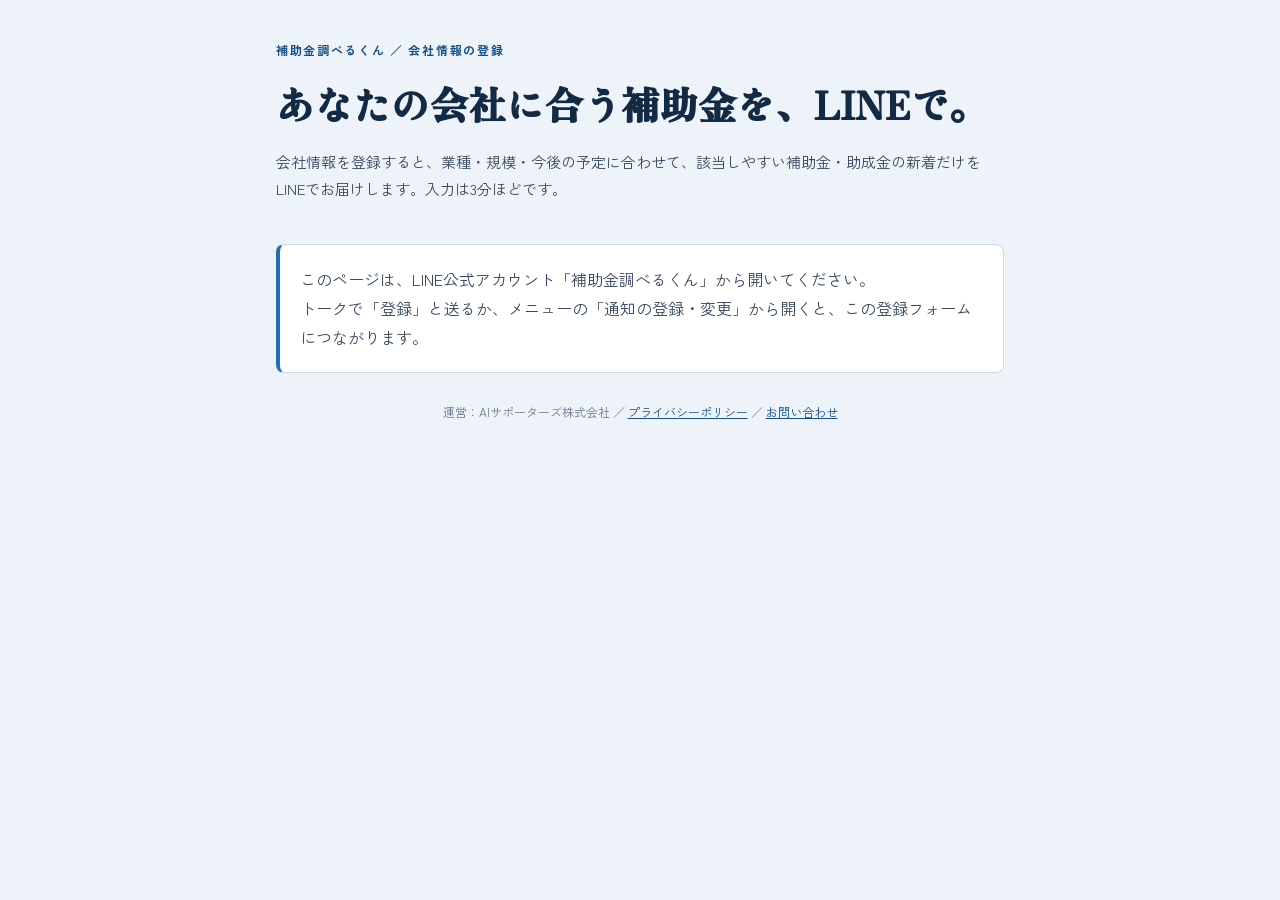
==== commit 19941f5b: "サイトのイメージカラーを赤系→青系に変更（青×白基調） - styles.css の :root を青×白基調に刷新（accent/ランク/背景/インクをクール化） - 暖色ハードコード値(クリーム線" ====
--- a/register.html
+++ b/register.html
@@ -9,7 +9,7 @@
 <link rel="preconnect" href="https://fonts.googleapis.com">
 <link rel="preconnect" href="https://fonts.gstatic.com" crossorigin>
 <link href="https://fonts.googleapis.com/css2?family=Zen+Antique&family=Zen+Kaku+Gothic+New:wght@400;500;700&family=Roboto+Mono:wght@400;500;700&display=swap" rel="stylesheet">
-<link rel="stylesheet" href="styles.css">
+<link rel="stylesheet" href="styles.css?v=2">
 <style>
   .rf-wrap{max-width:760px;margin:0 auto;padding:0 16px 64px}
   .rf-hero{padding:28px 0 12px}
@@ -57,6 +57,13 @@
   .rf-done p{color:var(--ink-soft);font-size:15px;line-height:1.8}
   .rf-foot{text-align:center;color:var(--muted);font-size:12px;margin:28px 0 0;line-height:1.8}
   .rf-foot a{color:var(--accent-deep)}
+  .rf-invite{background:#eef4fb;border:1px solid #cfe0f2;border-radius:12px;padding:14px 16px;margin:0 0 16px}
+  .rf-invite label{display:block;font-weight:700;color:var(--ink);font-size:14px;margin:0 0 6px}
+  .rf-invite input{width:100%;box-sizing:border-box;font:inherit;font-size:16px;letter-spacing:.14em;text-transform:uppercase;border:1px solid var(--hair);border-radius:8px;padding:11px 12px;background:#fff}
+  .rf-invite input:focus{outline:none;border-color:#2f6fb0}
+  .rf-invite .opt{color:var(--muted);font-size:11px;font-weight:400;margin-left:6px}
+  .rf-invite .rf-hint{color:var(--muted);font-size:12px;margin:6px 0 0;line-height:1.6}
+  .rf-mycode-box{background:var(--paper-deep);border:1px solid var(--hair);border-radius:12px;padding:18px;margin:18px 0}
 </style>
 </head>
 <body class="register-page">
@@ -75,6 +82,12 @@
   <form id="rf-form" hidden novalidate>
     <div class="rf-note-top">入力いただいた会社情報は、あなたに合う補助金の判定・LINE通知のために利用します。取り扱いは<a href="https://ai-supporters.com/privacypolicy/" target="_blank" rel="noopener noreferrer">プライバシーポリシー</a>をご確認ください。</div>
 
+    <div class="rf-invite">
+      <label for="f-invite">招待コード<span class="opt">お持ちの方のみ・任意</span></label>
+      <input type="text" id="f-invite" maxlength="12" autocapitalize="characters" placeholder="例）ABC123">
+      <p class="rf-hint">お知り合いから招待コードをもらった方は入力してください。</p>
+    </div>
+
     <section class="rf-step">
       <h2><span class="rf-num">STEP 1</span>会社情報</h2>
       <p class="rf-desc">まずは基本情報から。</p>
@@ -102,9 +115,13 @@
           <input type="text" id="f-zip" inputmode="numeric" autocomplete="postal-code" placeholder="530-0001">
         </div>
         <div class="rf-field">
-          <label for="f-addr">住所<span class="req">必須</span></label>
-          <input type="text" id="f-addr" autocomplete="street-address" placeholder="大阪府大阪市…">
-        </div>
+          <label for="f-pref">都道府県<span class="req">必須</span></label>
+          <select id="f-pref"><option value="">選択してください</option></select>
+        </div>
+      </div>
+      <div class="rf-field">
+        <label for="f-addr">住所（市区町村以降）<span class="req">必須</span></label>
+        <input type="text" id="f-addr" autocomplete="address-level2" placeholder="大阪市北区…">
       </div>
       <div class="rf-field">
         <label for="f-industry">業種<span class="req">必須</span></label>
@@ -194,7 +211,13 @@
 
   <div id="rf-done" class="rf-done" hidden>
     <h2>登録ありがとうございました</h2>
-    <p>あなたの会社に合う新着補助金が出たら、LINEにお届けします。<br>このページを閉じてLINEにお戻りください。</p>
+    <p>あなたの会社に合う新着補助金が出たら、LINEにお届けします。</p>
+    <div class="rf-mycode-box">
+      <p style="margin:0 0 6px;font-size:14px;color:var(--ink-soft)">あなたの招待コード</p>
+      <b id="rf-mycode" style="font-size:30px;letter-spacing:.18em;color:var(--accent-deep)">—</b>
+      <p style="margin:8px 0 0;font-size:13px;color:var(--muted)">お知り合いを紹介するときに使えます（LINEメニュー「友だちに紹介」からも確認できます）。</p>
+    </div>
+    <p>このページを閉じてLINEにお戻りください。</p>
   </div>
 
   <p class="rf-foot">運営：AIサポーターズ株式会社 ／ <a href="https://ai-supporters.com/privacypolicy/" target="_blank" rel="noopener noreferrer">プライバシーポリシー</a> ／ <a href="https://ai-supporters.com/contact/" target="_blank" rel="noopener noreferrer">お問い合わせ</a></p>
--- a/styles.css
+++ b/styles.css
@@ -11,46 +11,46 @@
   --sans:"Zen Kaku Gothic New","Hiragino Kaku Gothic ProN","Yu Gothic",Meiryo,system-ui,sans-serif;
   --mono:"Roboto Mono","Zen Kaku Gothic New",ui-monospace,SFMono-Regular,Menlo,monospace;
 
-  /* newsprint canvas + ink */
-  --paper:#f4efe6;        /* 新聞紙のような暖色クリーム */
-  --paper-deep:#ece5d7;   /* セクション帯・沈み色 */
-  --card:#fffdf8;         /* 紙白カード */
-  --ink:#1c1a17;          /* 主役の濃インク（黒に寄せない） */
-  --ink-soft:#4a463f;     /* 本文 */
-  --muted:#79736a;        /* 補助テキスト */
-  --faint:#a39c90;        /* ラベル */
-  --rule:#1c1a17;         /* 罫線（特集の構造線） */
-  --hair:#d8cfbf;         /* ヘアライン */
-
-  /* 一点の自信あるアクセント＝朱 */
-  --accent:#d4361f;       /* vermilion */
-  --accent-deep:#a8240f;
-  --accent-soft:#f6e0d8;
-
-  /* 重要度の視覚序列 S>A>B>C（カラーブロッキング用の不透明ブロック色） */
-  --rank-s:#c62a14;       /* 朱＝最重要 */
-  --rank-s-ink:#fffaf6;
-  --rank-a:#1f4e79;       /* 濃紺＝高 */
-  --rank-a-ink:#fffdf8;
+  /* 青×白基調（cool white canvas + navy ink） */
+  --paper:#eef3f9;        /* 冷たい白基調（ごく淡い青みグレー） */
+  --paper-deep:#e0e8f2;   /* セクション帯・沈み色 */
+  --card:#ffffff;         /* 白カード */
+  --ink:#132a44;          /* 主役の濃紺インク */
+  --ink-soft:#38495e;     /* 本文 */
+  --muted:#6b7a8c;        /* 補助テキスト */
+  --faint:#9aa8b8;        /* ラベル */
+  --rule:#132a44;         /* 罫線（構造線） */
+  --hair:#cdd9e6;         /* ヘアライン */
+
+  /* イメージカラー＝ブルー */
+  --accent:#1f6fb2;       /* blue */
+  --accent-deep:#155187;
+  --accent-soft:#daeaf8;
+
+  /* 重要度の視覚序列 S>A>B>C（クールな配色で統一） */
+  --rank-s:#0d4f9e;       /* 濃い鮮青＝最重要 */
+  --rank-s-ink:#ffffff;
+  --rank-a:#3a7bbf;       /* 青＝高 */
+  --rank-a-ink:#ffffff;
   --rank-b:#2f6b4a;       /* 深緑＝中 */
-  --rank-b-ink:#fffdf8;
-  --rank-c:#6c6358;       /* セピアグレー＝低 */
-  --rank-c-ink:#fffdf8;
-
-  --osaka:#9a5b00;        /* 大阪＝琥珀インク */
+  --rank-b-ink:#ffffff;
+  --rank-c:#5c6a7a;       /* スレートグレー＝低 */
+  --rank-c-ink:#ffffff;
+
+  --osaka:#9a5b00;        /* 大阪＝琥珀（地域の識別色として保持） */
   --osaka-bg:#f6e6c7;
-  --kuni:#1f4e79;         /* 国＝濃紺インク */
+  --kuni:#1f4e79;         /* 国＝濃紺 */
   --kuni-bg:#dde7f1;
 
-  --urgent:#c62a14;
-  --urgent-bg:#f6ddd6;
+  --urgent:#c0392b;       /* 締切間近＝赤（機能色として保持） */
+  --urgent-bg:#f7ded9;
   --soon:#9a5b00;
   --soon-bg:#f6e6c7;
   --new:#1d6b3d;
   --new-bg:#dcecdd;
 
   --maxw:1080px;
-  --shadow:0 1px 0 rgba(28,26,23,.04),0 14px 30px -22px rgba(28,26,23,.45);
+  --shadow:0 1px 0 rgba(19,42,68,.04),0 14px 30px -22px rgba(19,42,68,.4);
 }
 
 *{box-sizing:border-box}
@@ -61,7 +61,7 @@
   font-feature-settings:"palt" 1;overflow-x:clip;
   /* 紙の質感：極薄のグリッド点を敷いて“設計された地”を作る（単色べた塗り回避） */
   background-image:
-    radial-gradient(rgba(28,26,23,.035) 1px,transparent 1.4px);
+    radial-gradient(rgba(19,42,68,.035) 1px,transparent 1.4px);
   background-size:22px 22px;background-position:-1px -1px;
 }
 .wrap{max-width:var(--maxw);margin:0 auto;padding:0 28px}
@@ -83,7 +83,7 @@
 /* hero-grid ＝ 紙面の段組ルールを思わせる縦罫（ギミックでなく“構造”として） */
 .hero-grid{
   position:absolute;inset:0;pointer-events:none;opacity:.5;
-  background-image:linear-gradient(90deg,rgba(244,239,230,.06) 1px,transparent 1px);
+  background-image:linear-gradient(90deg,rgba(255,255,255,.06) 1px,transparent 1px);
   background-size:calc(100% / 12) 100%;
   mask-image:linear-gradient(180deg,transparent,#000 22%);
 }
@@ -96,7 +96,7 @@
 }
 .hero-sweep::after{
   content:"";position:absolute;inset:0;
-  background:repeating-linear-gradient(180deg,rgba(28,26,23,.10) 0 2px,transparent 2px 9px);
+  background:repeating-linear-gradient(180deg,rgba(19,42,68,.10) 0 2px,transparent 2px 9px);
 }
 .hero-inner{position:relative;padding:62px 0 40px;max-width:var(--maxw)}
 
@@ -124,26 +124,26 @@
   margin:0 0 18px;max-width:13em;text-wrap:balance;
 }
 .hero .lede{
-  margin:0 0 30px;color:#e6ddcf;font-size:clamp(15px,1.7vw,18px);
+  margin:0 0 30px;color:#d3e0ef;font-size:clamp(15px,1.7vw,18px);
   line-height:1.75;max-width:42em;font-weight:400;
-  padding-left:18px;border-left:2px solid rgba(244,239,230,.3);
+  padding-left:18px;border-left:2px solid rgba(255,255,255,.3);
 }
 
 /* ----- SCOREBOARD ＝ 大きなタブラー数字の見出しユニット ----- */
 .scoreboard{
   display:grid;grid-template-columns:repeat(4,1fr);gap:0;margin:0 0 26px;
-  border-top:1px solid rgba(244,239,230,.22);
-  border-left:1px solid rgba(244,239,230,.22);
+  border-top:1px solid rgba(255,255,255,.22);
+  border-left:1px solid rgba(255,255,255,.22);
 }
 .score{
   appearance:none;cursor:pointer;font-family:var(--sans);text-align:left;
-  background:rgba(244,239,230,.03);color:var(--paper);
-  border:0;border-right:1px solid rgba(244,239,230,.22);
-  border-bottom:1px solid rgba(244,239,230,.22);
+  background:rgba(255,255,255,.03);color:var(--paper);
+  border:0;border-right:1px solid rgba(255,255,255,.22);
+  border-bottom:1px solid rgba(255,255,255,.22);
   padding:16px 16px 14px;position:relative;transition:background .18s ease;
   display:flex;flex-direction:column;gap:8px;min-height:104px;justify-content:space-between;
 }
-.score:hover{background:rgba(244,239,230,.10)}
+.score:hover{background:rgba(255,255,255,.10)}
 .score::before{
   content:"";position:absolute;left:0;top:0;width:100%;height:4px;background:var(--rank-c);
 }
@@ -160,7 +160,7 @@
 .score.b .dot{background:var(--rank-b)}
 .score.c .dot{background:var(--rank-c)}
 /* レター（S/A/B/C テキストノード）の見せ方：ラベル行 */
-.score{font-size:12px;letter-spacing:.18em;font-weight:700;color:#cfc6b6}
+.score{font-size:12px;letter-spacing:.18em;font-weight:700;color:#b9c6d6}
 .score b{
   font-family:var(--mono);font-size:40px;font-weight:500;line-height:.9;
   color:#fff;font-variant-numeric:tabular-nums;letter-spacing:-.02em;
@@ -168,10 +168,10 @@
 
 .meta{
   margin:0;display:flex;gap:0;flex-wrap:wrap;font-family:var(--mono);font-size:12.5px;
-  color:#cfc6b6;letter-spacing:.04em;
+  color:#b9c6d6;letter-spacing:.04em;
 }
 .meta span{padding:4px 16px 4px 0}
-.meta span+span{padding-left:16px;border-left:1px solid rgba(244,239,230,.22)}
+.meta span+span{padding-left:16px;border-left:1px solid rgba(255,255,255,.22)}
 #new-summary{color:#fff;font-weight:500}
 
 .scope{margin-top:20px;font-size:13px;max-width:62em}
@@ -184,20 +184,20 @@
 .scope summary::before{content:"＋";color:var(--accent);font-weight:700}
 .scope[open] summary::before{content:"－"}
 .scope-body{
-  margin-top:12px;padding:16px 18px;background:rgba(244,239,230,.05);
+  margin-top:12px;padding:16px 18px;background:rgba(255,255,255,.05);
   border-left:3px solid var(--accent);
 }
-.scope-body p{margin:7px 0;color:#ddd3c4;font-size:12.5px;line-height:1.7}
-.uncovered{color:#f0c9a8}
-.disclaimer{padding-top:10px;margin-top:10px!important;border-top:1px solid rgba(244,239,230,.18);
-  font-size:11.5px;color:#bdb4a6}
+.scope-body p{margin:7px 0;color:#cdd9e6;font-size:12.5px;line-height:1.7}
+.uncovered{color:#e9c79b}
+.disclaimer{padding-top:10px;margin-top:10px!important;border-top:1px solid rgba(255,255,255,.18);
+  font-size:11.5px;color:#9fb0c2}
 
 /* ===========================================================
    TOOLBAR ＝ 紙面の機能バー（sticky・ink罫で締める）
    =========================================================== */
 .toolbar{
   position:sticky;top:0;z-index:30;
-  background:rgba(244,239,230,.93);
+  background:rgba(255,255,255,.93);
   backdrop-filter:blur(10px);-webkit-backdrop-filter:blur(10px);
   border-bottom:2px solid var(--rule);
   padding:14px 0;
@@ -227,7 +227,7 @@
 }
 .controls select{
   cursor:pointer;-webkit-appearance:none;appearance:none;padding-right:34px;
-  background-image:url("data:image/svg+xml;utf8,<svg xmlns='http://www.w3.org/2000/svg' viewBox='0 0 24 24' fill='none' stroke='%231c1a17' stroke-width='2.4' stroke-linecap='round'><path d='M6 9l6 6 6-6'/></svg>");
+  background-image:url("data:image/svg+xml;utf8,<svg xmlns='http://www.w3.org/2000/svg' viewBox='0 0 24 24' fill='none' stroke='%23132a44' stroke-width='2.4' stroke-linecap='round'><path d='M6 9l6 6 6-6'/></svg>");
   background-repeat:no-repeat;background-position:right 11px center;background-size:15px;
 }
 .chk{
@@ -345,7 +345,7 @@
 .card.rank-A::before{background:var(--rank-a)}
 .card.rank-B::before{background:var(--rank-b)}
 .card.rank-C::before{background:var(--rank-c)}
-.card:hover{transform:translateY(-3px);box-shadow:0 2px 0 rgba(28,26,23,.06),0 26px 44px -26px rgba(28,26,23,.55)}
+.card:hover{transform:translateY(-3px);box-shadow:0 2px 0 rgba(19,42,68,.06),0 26px 44px -26px rgba(19,42,68,.55)}
 .card:focus-within{box-shadow:0 0 0 3px var(--accent)}
 
 .card-top{display:flex;align-items:flex-start;gap:14px}
@@ -445,14 +445,14 @@
 
 /* ----- footer ----- */
 .site-footer{
-  margin-top:56px;background:var(--ink);color:#cfc6b6;padding:30px 0;font-size:13px;
+  margin-top:56px;background:var(--ink);color:#b9c6d6;padding:30px 0;font-size:13px;
   border-top:6px solid var(--accent);
 }
 .site-footer p{margin:5px 0;line-height:1.7}
-.site-footer a{color:#e7c873;text-decoration:underline;text-underline-offset:2px}
+.site-footer a{color:#9cc2e8;text-decoration:underline;text-underline-offset:2px}
 .site-footer a:hover{color:#fff}
 .footer-links{font-size:12.5px}
-.tiny{font-size:12px;color:#9b9385;font-family:var(--mono);letter-spacing:.02em}
+.tiny{font-size:12px;color:#8698ac;font-family:var(--mono);letter-spacing:.02em}
 
 /* ----- card stagger（signature load motion） ----- */
 @keyframes cardRise{from{opacity:0;transform:translateY(10px)}to{opacity:1;transform:none}}
@@ -563,7 +563,7 @@
 .pp-register>summary::after{content:"＋";position:absolute;right:20px;top:50%;transform:translateY(-50%);font-size:18px}
 .pp-register[open]>summary::after{content:"−"}
 .pp-reg-title{font-weight:700;font-size:15px}
-.pp-reg-sub{font-size:12px;color:#cfc6b6}
+.pp-reg-sub{font-size:12px;color:#b9c6d6}
 .reg-form{padding:18px}
 .reg-grid{display:grid;grid-template-columns:1fr 1fr;gap:14px}
 .reg-row{display:flex;flex-direction:column;gap:5px}
@@ -582,9 +582,9 @@
 .reg-status{font-size:13px;margin:12px 0 0;min-height:18px}
 .reg-status.ok{color:var(--new);font-weight:700}
 .reg-status.err{color:var(--accent-deep);font-weight:700}
-.reg-soon{font-size:12px;color:#5c564d;margin:8px 0 0}
+.reg-soon{font-size:12px;color:#4a5666;margin:8px 0 0}
 /* 注記のコントラスト改善（AA確保） */
-.pp-note,.reg-priv{color:#5c564d}
+.pp-note,.reg-priv{color:#4a5666}
 /* 未選択エラー時の赤枠（業種・規模セレクト） */
 .pp-field.error select{border-color:var(--accent);box-shadow:0 0 0 2px var(--accent-soft)}
 .pp-field.error label{color:var(--accent-deep)}
